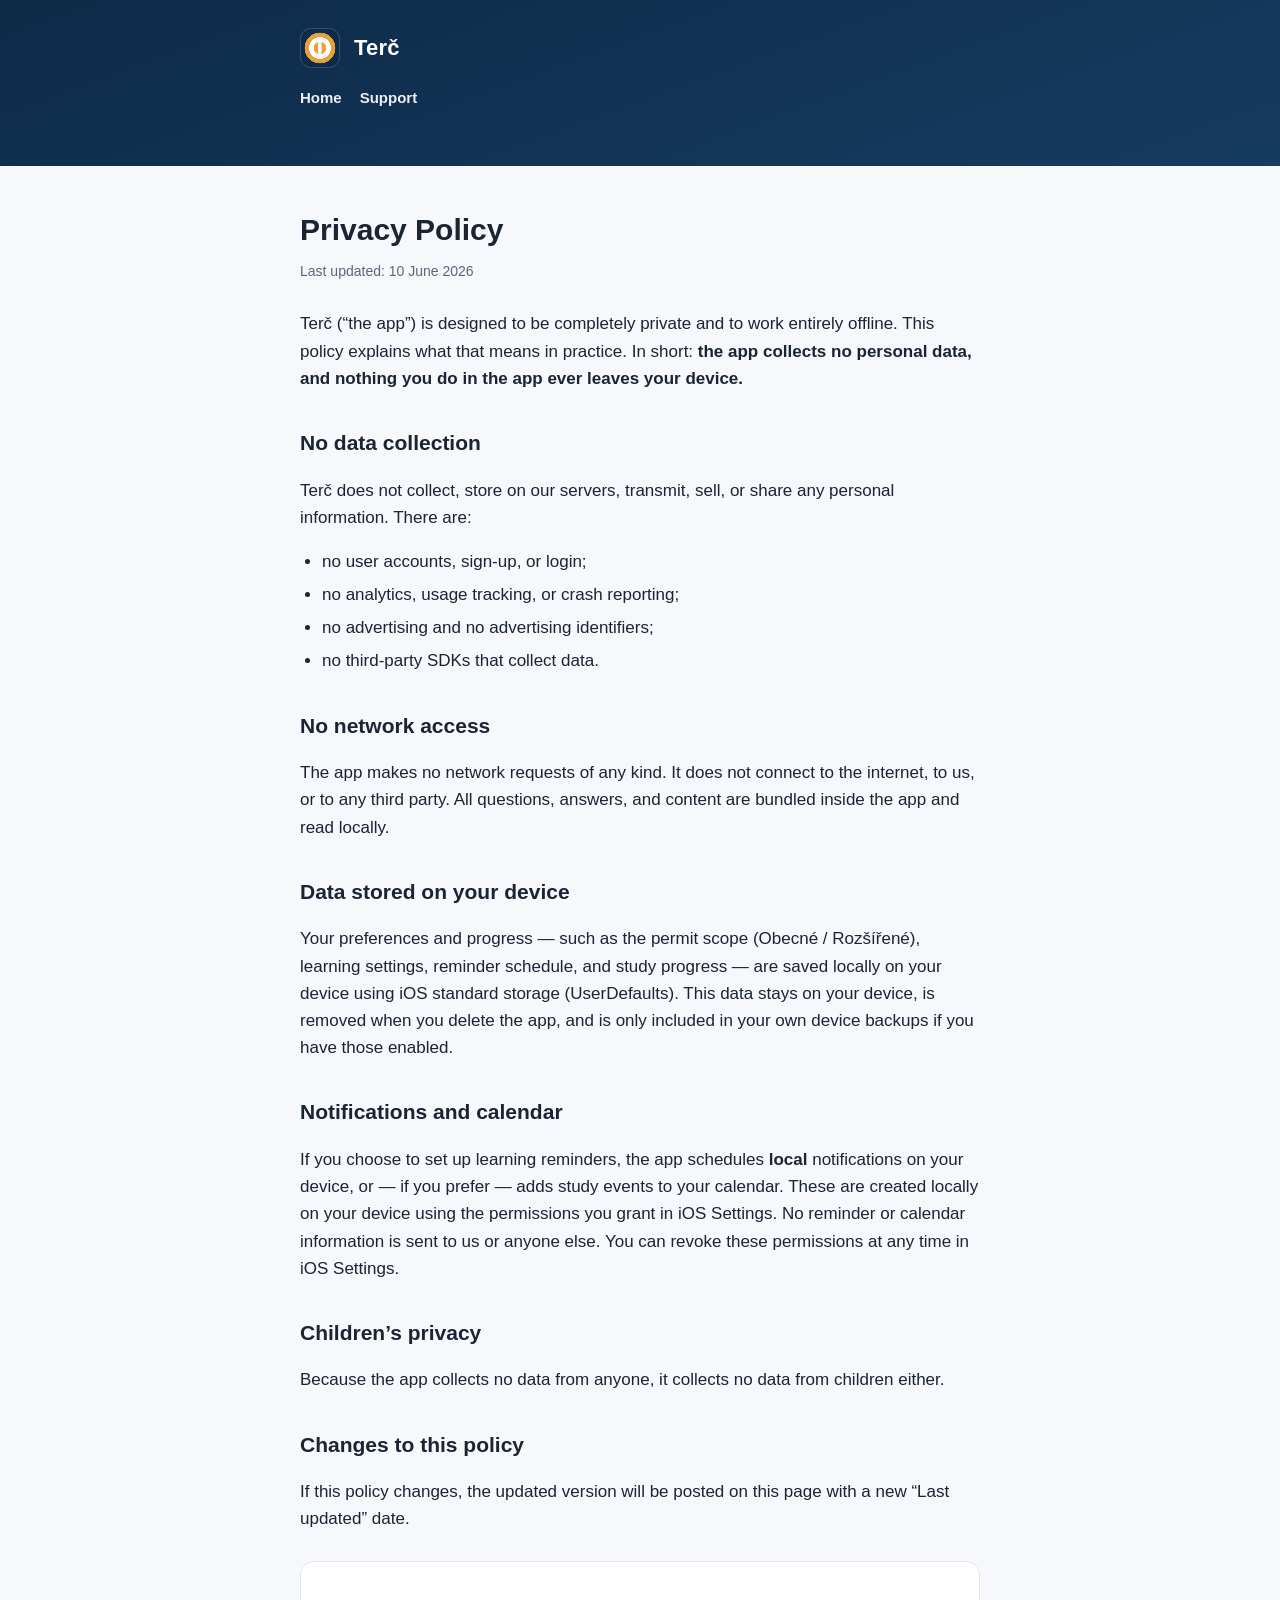
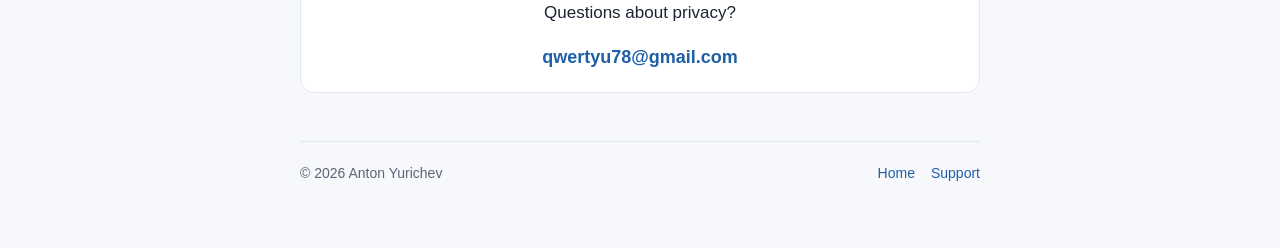
==== privacy.html @ 3dfc1e0e "Add Terč website (landing, privacy, support) Static GitHub Pages site for the Terč iOS app: landing " ====
<!DOCTYPE html>
<html lang="en">
<head>
<meta charset="utf-8">
<meta name="viewport" content="width=device-width, initial-scale=1">
<title>Privacy Policy — Terč</title>
<meta name="description" content="Terč privacy policy. The app collects no data, makes no network requests, and stores everything locally on your device.">
<link rel="stylesheet" href="style.css">
</head>
<body>
<header class="topbar">
  <div class="wrap">
    <div class="brand"><a href="index.html" style="color:#fff;display:flex;align-items:center;gap:14px;"><span class="mark">T</span> Terč</a></div>
    <nav>
      <a href="index.html">Home</a>
      <a href="support.html">Support</a>
    </nav>
  </div>
</header>

<main class="wrap">
  <h1 class="page">Privacy Policy</h1>
  <p class="updated">Last updated: 10 June 2026</p>

  <p>Terč (“the app”) is designed to be completely private and to work entirely offline.
  This policy explains what that means in practice. In short: <strong>the app collects no
  personal data, and nothing you do in the app ever leaves your device.</strong></p>

  <h2>No data collection</h2>
  <p>Terč does not collect, store on our servers, transmit, sell, or share any personal
  information. There are:</p>
  <ul>
    <li>no user accounts, sign-up, or login;</li>
    <li>no analytics, usage tracking, or crash reporting;</li>
    <li>no advertising and no advertising identifiers;</li>
    <li>no third-party SDKs that collect data.</li>
  </ul>

  <h2>No network access</h2>
  <p>The app makes no network requests of any kind. It does not connect to the internet,
  to us, or to any third party. All questions, answers, and content are bundled inside the
  app and read locally.</p>

  <h2>Data stored on your device</h2>
  <p>Your preferences and progress — such as the permit scope (Obecné / Rozšířené), learning
  settings, reminder schedule, and study progress — are saved locally on your device using
  iOS standard storage (UserDefaults). This data stays on your device, is removed when you
  delete the app, and is only included in your own device backups if you have those enabled.</p>

  <h2>Notifications and calendar</h2>
  <p>If you choose to set up learning reminders, the app schedules <strong>local</strong>
  notifications on your device, or — if you prefer — adds study events to your calendar.
  These are created locally on your device using the permissions you grant in iOS Settings.
  No reminder or calendar information is sent to us or anyone else. You can revoke these
  permissions at any time in iOS Settings.</p>

  <h2>Children’s privacy</h2>
  <p>Because the app collects no data from anyone, it collects no data from children either.</p>

  <h2>Changes to this policy</h2>
  <p>If this policy changes, the updated version will be posted on this page with a new
  “Last updated” date.</p>

  <div class="contact">
    <p>Questions about privacy?</p>
    <a href="&#109;&#97;&#105;&#108;&#116;&#111;&#58;&#113;&#119;&#101;&#114;&#116;&#121;&#117;&#55;&#56;&#64;&#103;&#109;&#97;&#105;&#108;&#46;&#99;&#111;&#109;">&#113;&#119;&#101;&#114;&#116;&#121;&#117;&#55;&#56;&#64;&#103;&#109;&#97;&#105;&#108;&#46;&#99;&#111;&#109;</a>
  </div>

  <footer>
    <span>© 2026 Anton Yurichev</span>
    <nav>
      <a href="index.html">Home</a>
      <a href="support.html">Support</a>
    </nav>
  </footer>
</main>
</body>
</html>
---- style.css ----
:root {
  --navy: #0E2A47;
  --navy-2: #163b61;
  --accent: #E8A23D;
  --bg: #F6F8FB;
  --card: #FFFFFF;
  --text: #1A2433;
  --muted: #5A6678;
  --border: #E3E8EF;
  --link: #1F5FA8;
}

@media (prefers-color-scheme: dark) {
  :root {
    --navy: #0B1320;
    --navy-2: #14233a;
    --accent: #F0B355;
    --bg: #0B1320;
    --card: #131F33;
    --text: #E6EBF2;
    --muted: #9AA7BC;
    --border: #243650;
    --link: #6FB0F0;
  }
}

* { box-sizing: border-box; }

html { -webkit-text-size-adjust: 100%; }

body {
  margin: 0;
  font-family: -apple-system, BlinkMacSystemFont, "Segoe UI", Roboto, Helvetica, Arial, sans-serif;
  font-size: 17px;
  line-height: 1.6;
  color: var(--text);
  background: var(--bg);
  -webkit-font-smoothing: antialiased;
}

a { color: var(--link); text-decoration: none; }
a:hover { text-decoration: underline; }

.wrap {
  max-width: 720px;
  margin: 0 auto;
  padding: 0 20px 64px;
}

/* Header / brand */
.topbar {
  background: linear-gradient(160deg, var(--navy), var(--navy-2));
  color: #fff;
  padding: 28px 0;
}
.topbar .wrap { padding-bottom: 28px; }
.brand {
  display: flex;
  align-items: center;
  gap: 14px;
  font-weight: 700;
  font-size: 22px;
  letter-spacing: 0.2px;
}
.brand .mark {
  width: 40px; height: 40px;
  flex: 0 0 40px;
  border-radius: 11px;
  background:
    radial-gradient(circle at 50% 50%, var(--accent) 0 22%, transparent 23%),
    radial-gradient(circle at 50% 50%, #fff 0 38%, transparent 39%),
    radial-gradient(circle at 50% 50%, var(--accent) 0 54%, transparent 55%),
    var(--navy);
  display: grid;
  place-items: center;
  color: #fff;
  font-weight: 800;
  font-family: Georgia, "Times New Roman", serif;
  box-shadow: inset 0 0 0 1px rgba(255,255,255,0.18);
}
.topbar nav { margin-top: 18px; display: flex; gap: 18px; flex-wrap: wrap; }
.topbar nav a { color: rgba(255,255,255,0.92); font-size: 15px; font-weight: 600; }
.topbar nav a:hover { color: #fff; }

/* Hero (landing) */
.hero { padding: 48px 0 8px; }
.hero h1 { font-size: 34px; line-height: 1.15; margin: 0 0 12px; }
.hero p.lead { font-size: 19px; color: var(--muted); margin: 0 0 24px; }
.tag {
  display: inline-block;
  background: rgba(232,162,61,0.16);
  color: var(--accent);
  border: 1px solid rgba(232,162,61,0.4);
  padding: 4px 12px;
  border-radius: 999px;
  font-size: 13px;
  font-weight: 700;
  letter-spacing: 0.3px;
  margin-bottom: 20px;
}

/* Feature cards */
.features { display: grid; grid-template-columns: 1fr 1fr; gap: 14px; margin: 28px 0; }
@media (max-width: 560px) { .features { grid-template-columns: 1fr; } }
.feature {
  background: var(--card);
  border: 1px solid var(--border);
  border-radius: 14px;
  padding: 18px 18px 16px;
}
.feature h3 { margin: 0 0 6px; font-size: 17px; }
.feature p { margin: 0; color: var(--muted); font-size: 15px; }

/* Content pages */
h1.page { font-size: 30px; margin: 40px 0 6px; }
.updated { color: var(--muted); font-size: 14px; margin: 0 0 28px; }
h2 { font-size: 21px; margin: 34px 0 10px; }
p, li { color: var(--text); }
ul { padding-left: 22px; }
li { margin: 6px 0; }

.callout {
  background: var(--card);
  border: 1px solid var(--border);
  border-left: 4px solid var(--accent);
  border-radius: 10px;
  padding: 14px 16px;
  margin: 22px 0;
  color: var(--muted);
  font-size: 15px;
}

.faq dt { font-weight: 700; margin-top: 20px; }
.faq dd { margin: 6px 0 0; color: var(--muted); }

.contact {
  background: var(--card);
  border: 1px solid var(--border);
  border-radius: 14px;
  padding: 20px;
  margin: 28px 0 0;
  text-align: center;
}
.contact a { font-weight: 700; font-size: 18px; }

footer {
  border-top: 1px solid var(--border);
  margin-top: 48px;
  padding-top: 20px;
  color: var(--muted);
  font-size: 14px;
  display: flex;
  justify-content: space-between;
  flex-wrap: wrap;
  gap: 8px;
}
footer nav { display: flex; gap: 16px; }
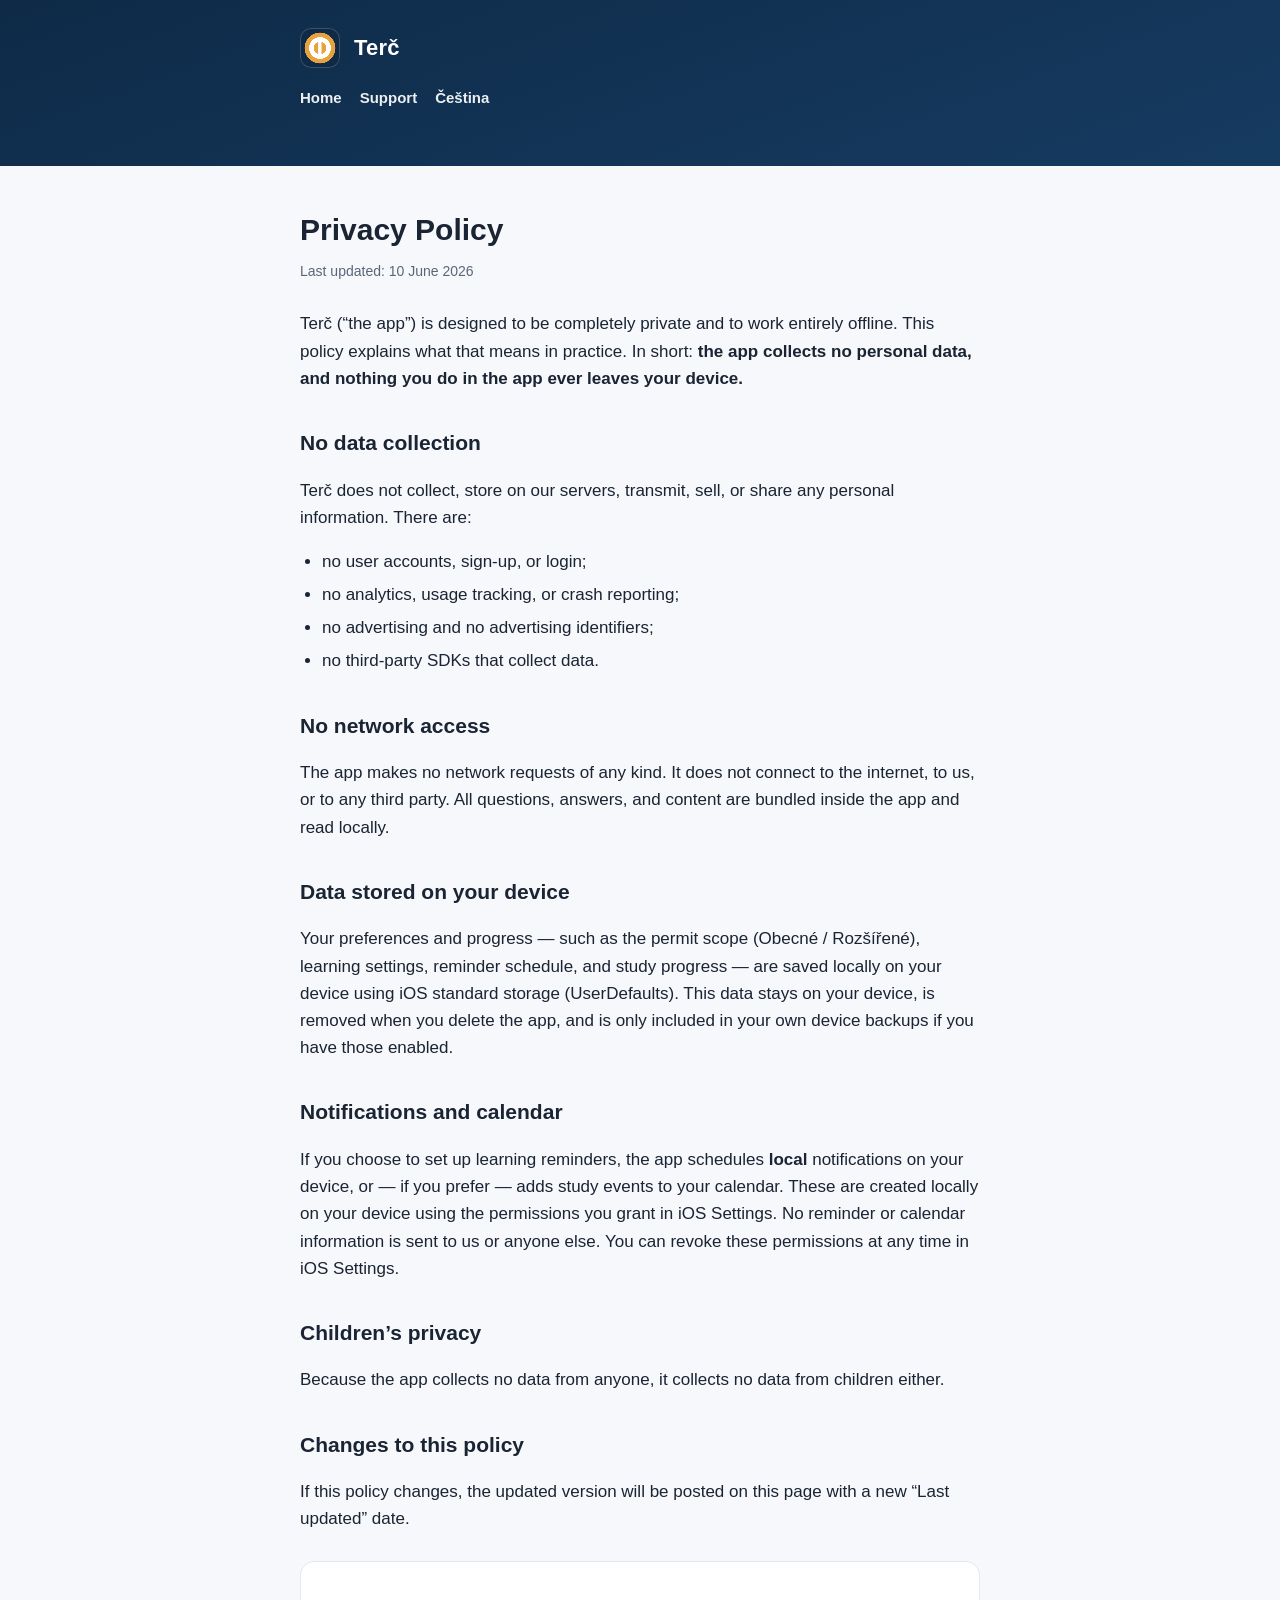
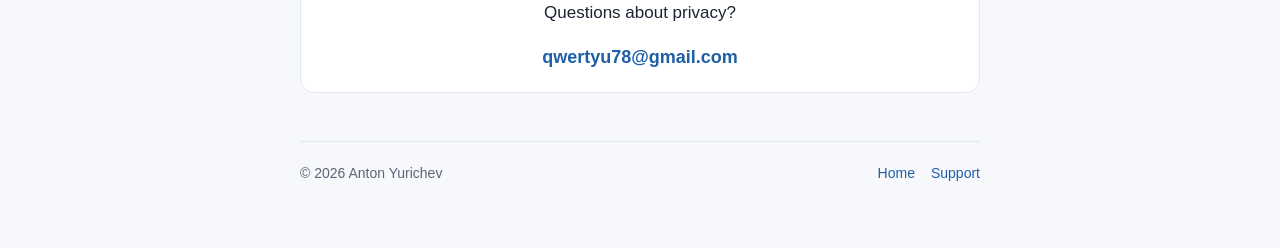
==== commit 0094fd82: "Add Czech privacy & support pages + language switcher Czech (cs/) versions of the privacy policy and" ====
--- a/privacy.html
+++ b/privacy.html
@@ -14,6 +14,7 @@
     <nav>
       <a href="index.html">Home</a>
       <a href="support.html">Support</a>
+      <a href="cs/privacy.html">Čeština</a>
     </nav>
   </div>
 </header>
